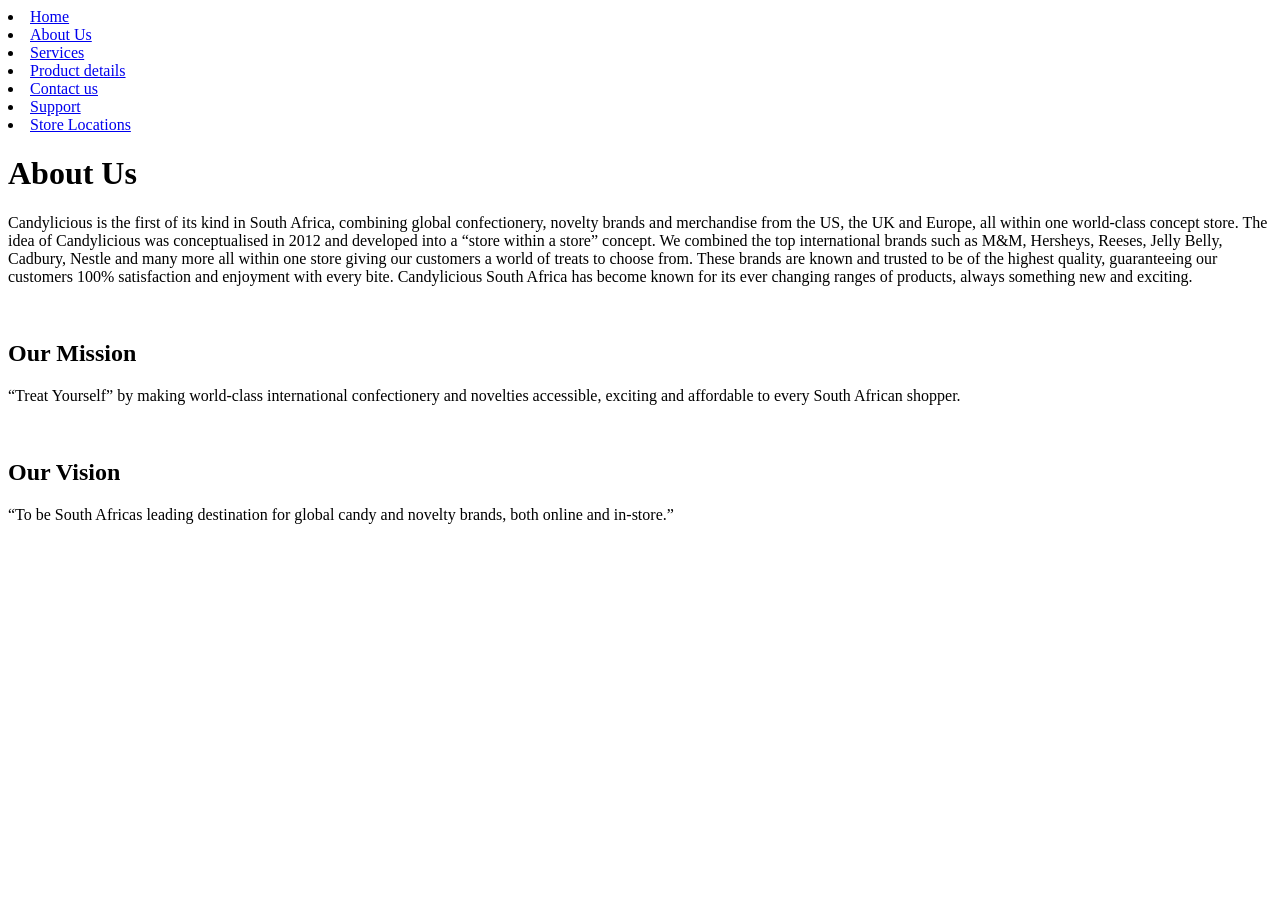
==== about.html @ aae962df "part 1 structure" ====
<!DOCTYPE html>
<html lang="en">
<head>
    <meta charset="UTF-8">
    <meta name="viewport" content="width=device-width, initial-scale=1.0">
    <title>Candylicious - About Us</title>
</head>
<body>
     <nav>
        <li><a href="index.html">Home</a></li>
        <li><a href="about.html">About Us</a></li>
        <li><a href="services.html">Services</a></li>
        <li><a href="products.html">Product details</a></li>
        <li><a href="contact.html">Contact us</a></li>
        <li><a href="support.html">Support</a></li>
        <li><a href="location.html">Store Locations</a></li>
    </nav>
     
    <h1>About Us</h1>
    <p>Candylicious is the first of its kind in South Africa, combining global confectionery, novelty brands and merchandise from the US, the UK and Europe, all within one world-class concept store. The idea of Candylicious was conceptualised in 2012 and developed into a “store within a store” concept. We combined the top international brands such as M&M, Hersheys, Reeses, Jelly Belly, Cadbury, Nestle and many more all within one store giving our customers a world of treats to choose from. These brands are known and trusted to be of the highest quality, guaranteeing our customers 100% satisfaction and enjoyment with every bite. Candylicious South Africa has become known for its ever changing ranges of products, always something new and exciting.</p>
    <br>
    <h2>Our Mission</h2>
    <p>“Treat Yourself” by making world-class international confectionery and novelties accessible, exciting and affordable to every South African shopper.</p>
    <br>
    <h2>Our Vision</h2>
    <p>“To be South Africas leading destination for global candy and novelty brands, both online and in-store.” </p>

</body>
</html>
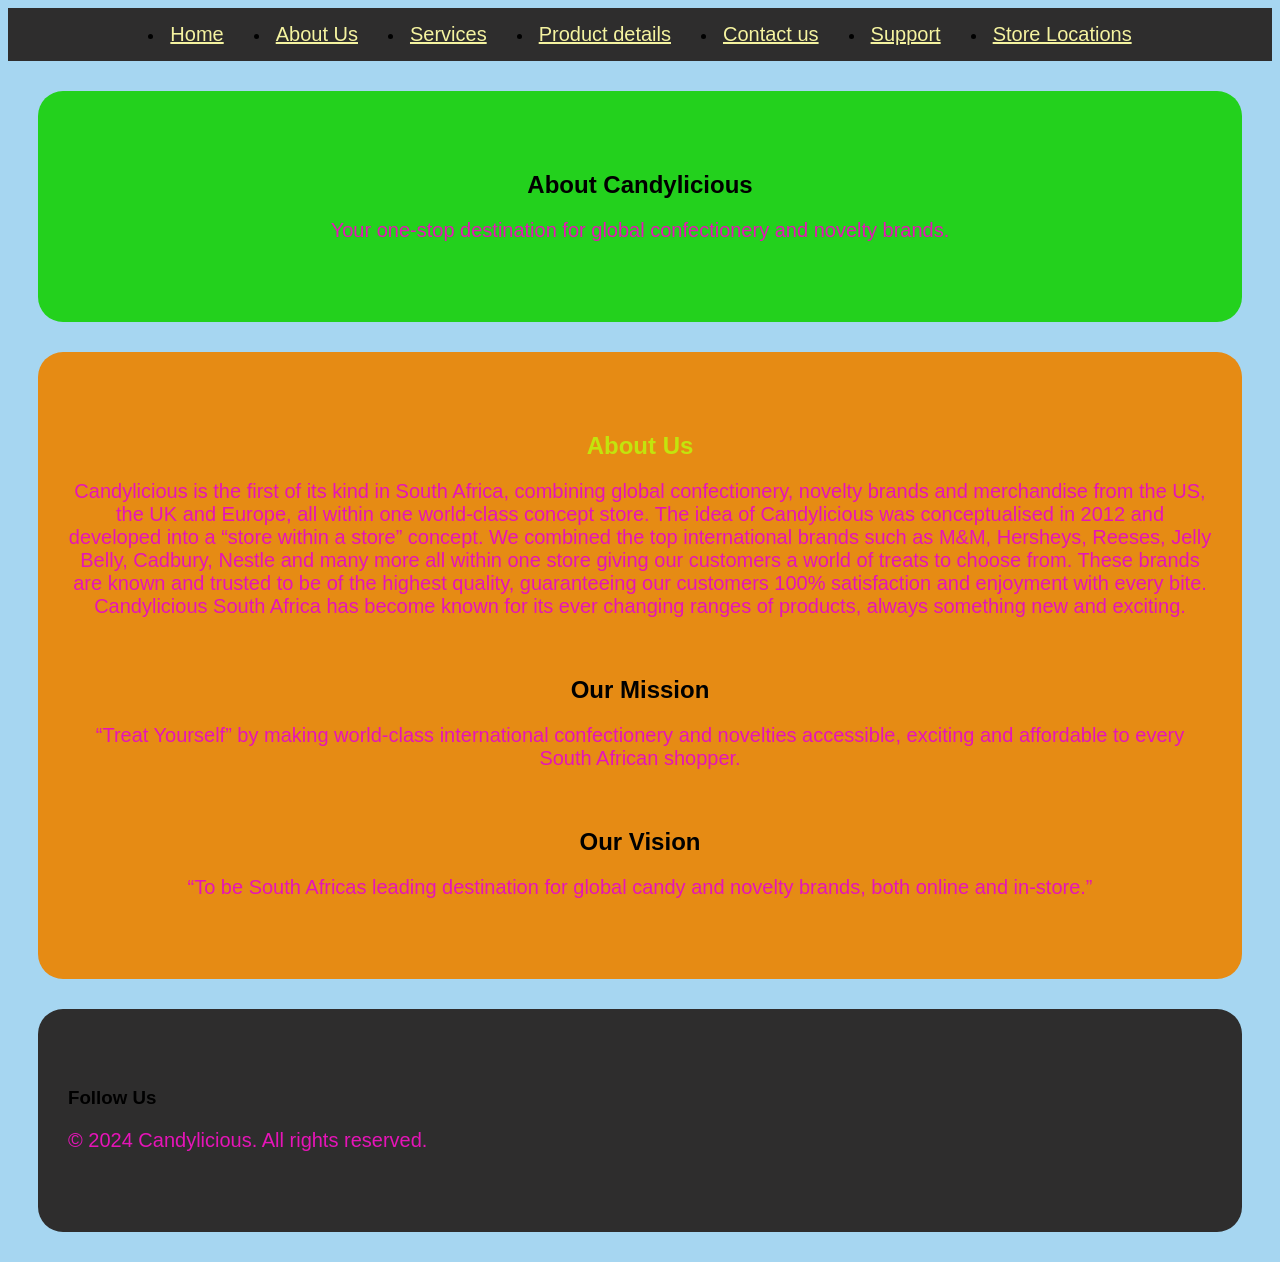
==== commit 1bc92700: "New feature: Added CSS styling to the website" ====
--- a/about.html
+++ b/about.html
@@ -4,9 +4,8 @@
     <meta charset="UTF-8">
     <meta name="viewport" content="width=device-width, initial-scale=1.0">
     <title>Candylicious - About Us</title>
-</head>
-<body>
-     <nav>
+    <link rel="stylesheet" href="style.css">
+    <nav>
         <li><a href="index.html">Home</a></li>
         <li><a href="about.html">About Us</a></li>
         <li><a href="services.html">Services</a></li>
@@ -15,7 +14,13 @@
         <li><a href="support.html">Support</a></li>
         <li><a href="location.html">Store Locations</a></li>
     </nav>
-     
+</head>
+<body>
+    <section class="hero">
+        <h2>About Candylicious</h2>
+        <p>Your one-stop destination for global confectionery and novelty brands.</p> 
+    </section>
+   <section class="content">
     <h1>About Us</h1>
     <p>Candylicious is the first of its kind in South Africa, combining global confectionery, novelty brands and merchandise from the US, the UK and Europe, all within one world-class concept store. The idea of Candylicious was conceptualised in 2012 and developed into a “store within a store” concept. We combined the top international brands such as M&M, Hersheys, Reeses, Jelly Belly, Cadbury, Nestle and many more all within one store giving our customers a world of treats to choose from. These brands are known and trusted to be of the highest quality, guaranteeing our customers 100% satisfaction and enjoyment with every bite. Candylicious South Africa has become known for its ever changing ranges of products, always something new and exciting.</p>
     <br>
@@ -24,6 +29,10 @@
     <br>
     <h2>Our Vision</h2>
     <p>“To be South Africas leading destination for global candy and novelty brands, both online and in-store.” </p>
-
+   </section>
+   <div class="footer">
+    <h3>Follow Us</h3>
+    <p>&copy; 2024 Candylicious. All rights reserved.</p>
+    </div>
 </body>
 </html>
--- a/style.css
+++ b/style.css
@@ -0,0 +1,67 @@
+body {
+    background-color: #a6d6f1;
+    font-family: Arial, sans-serif;
+    text-align: center;
+}
+
+h1 {
+    color: #c3e40d;
+}
+
+p {
+    color: #e614b8;
+    font-size: 20px;
+}
+
+button {
+    background-color: #4CAF50;
+    color: white;
+    padding: 10px 20px;
+    border: none;
+    border-radius: 5px;
+    cursor: pointer;
+}
+
+.hero {
+    background-color: #23d11d;
+    padding: 60px 30px;
+    text-align: center;
+    margin: 30px;
+    border-radius: 25px;
+}
+
+nav {
+    display: flex;
+    justify-content: center;
+    gap: 30px;
+    background-color: #2e2d2d;
+    padding: 15px;
+}
+nav a {
+    color: rgb(245, 243, 160);
+    font-size: 20px;
+}
+
+nav a:hover {
+    text-decoration: underline;
+}
+
+.content {
+    background-color: #e68b14;
+    text-align: center;
+    padding: 60px 30px;
+    margin: 30px;
+    border-radius: 25px;
+}
+
+.footer {
+    background-color: #2e2d2d;
+    text-align: left;
+    padding: 60px 30px;
+    margin: 30px;
+    border-radius: 25px;    
+}
+.Products {
+    display: flex;
+    flex-direction: row;
+}
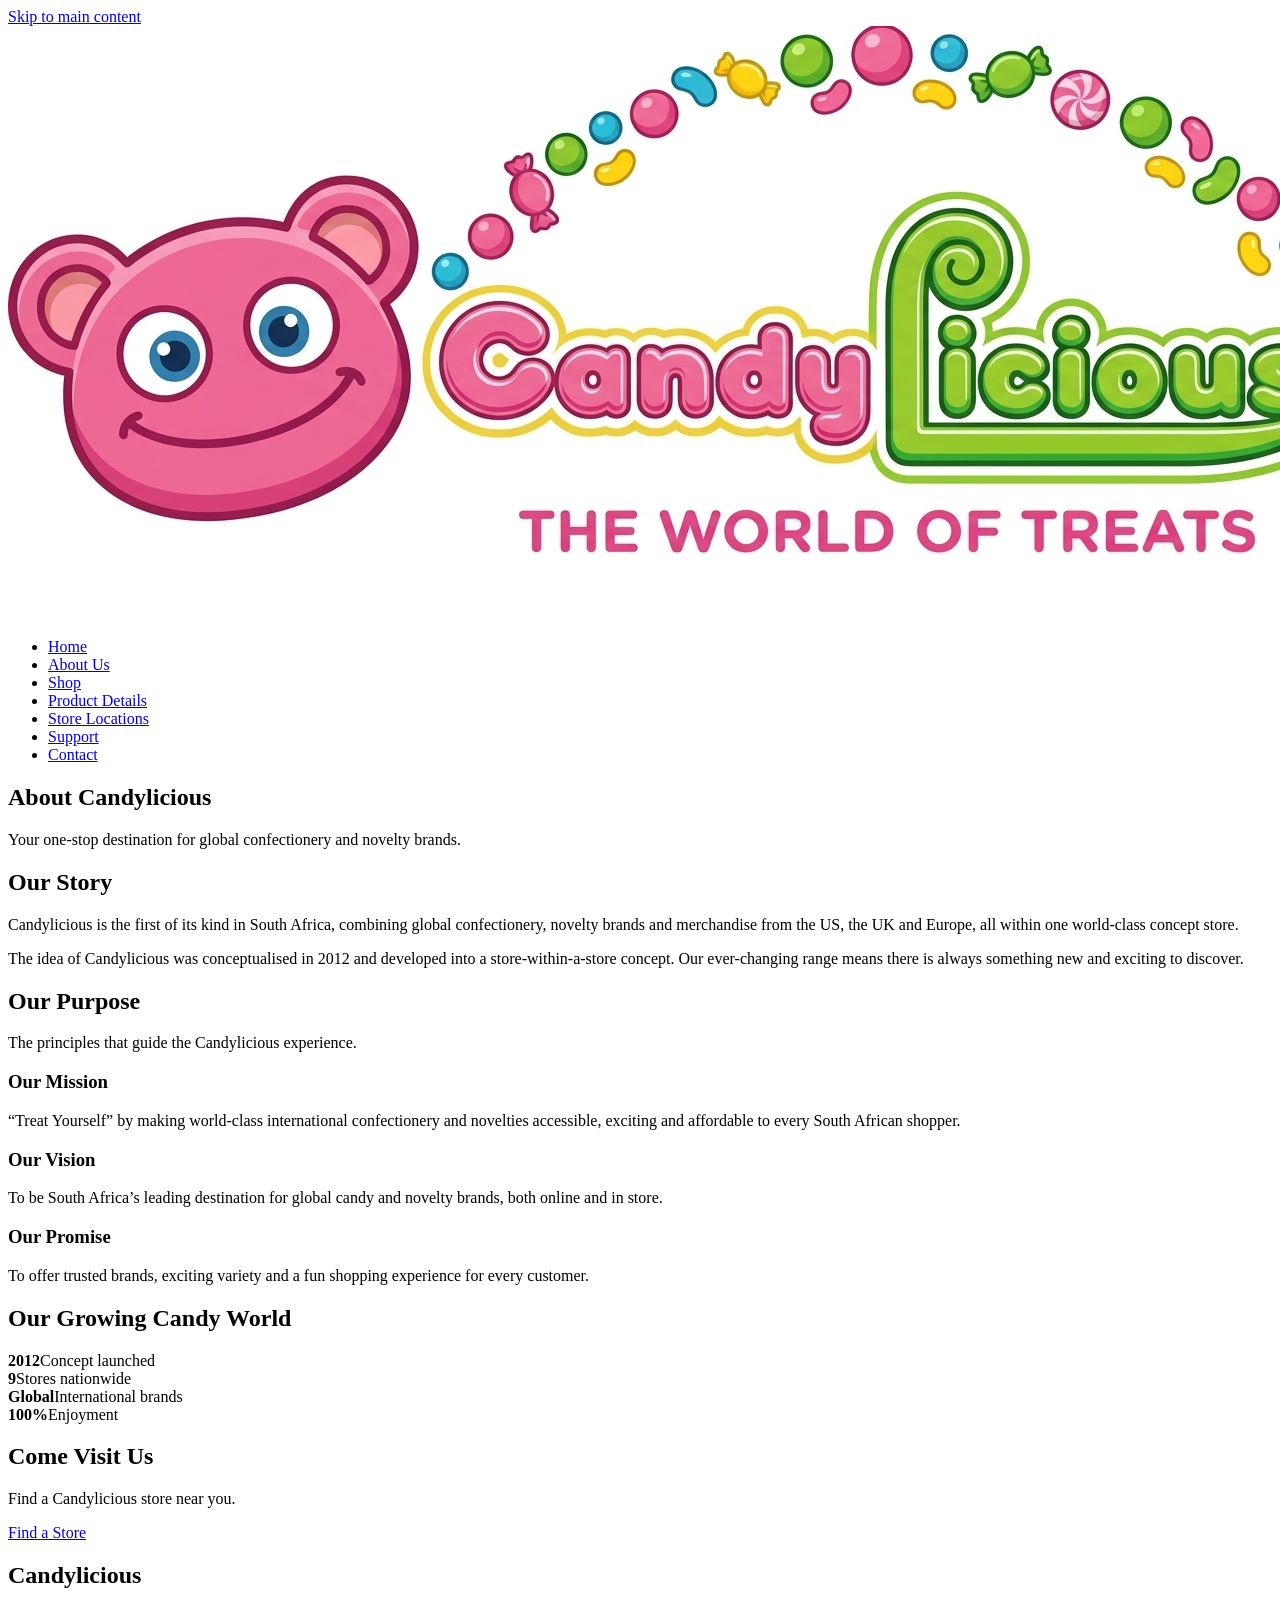
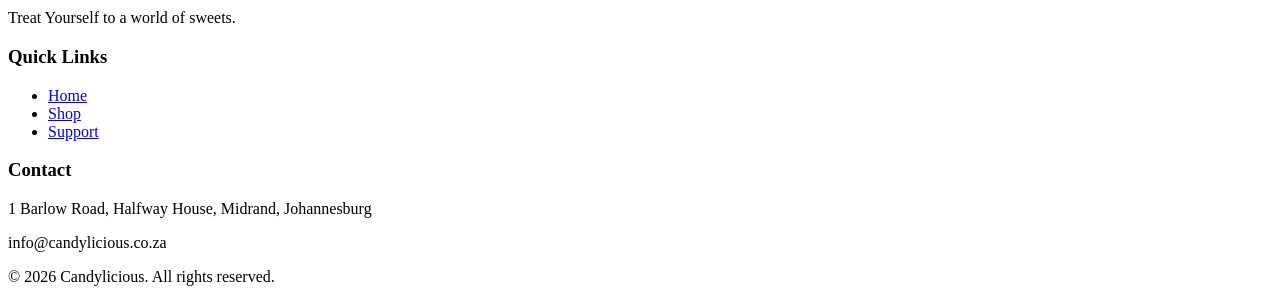
==== commit 654725c8: "updated  4 pages" ====
--- a/about.html
+++ b/about.html
@@ -1,38 +1,122 @@
 <!DOCTYPE html>
 <html lang="en">
+
 <head>
-    <meta charset="UTF-8">
-    <meta name="viewport" content="width=device-width, initial-scale=1.0">
-    <title>Candylicious - About Us</title>
-    <link rel="stylesheet" href="style.css">
-    <nav>
-        <li><a href="index.html">Home</a></li>
-        <li><a href="about.html">About Us</a></li>
-        <li><a href="services.html">Services</a></li>
-        <li><a href="products.html">Product details</a></li>
-        <li><a href="contact.html">Contact us</a></li>
-        <li><a href="support.html">Support</a></li>
-        <li><a href="location.html">Store Locations</a></li>
-    </nav>
+  <meta charset="UTF-8">
+  <meta name="viewport" content="width=device-width, initial-scale=1.0">
+  <meta name="description" content="Learn about Candylicious and our world of international confectionery.">
+  <title>Candylicious | About Us</title>
+  <link rel="stylesheet" href="css/style.css">
 </head>
+
 <body>
+  <a class="skip-link" href="#main-content">Skip to main content</a>
+  <header class="site-header">
+    <div class="container header-inner">
+      <a class="brand" href="index.html">
+        <span class="brand-mark" aria-hidden="true">
+          <img src="img/logo_with_name.jpg" alt="Candylicious logo">
+        </span>
+      </a>
+      <nav aria-label="Main navigation">
+        <ul class="nav-list">
+          <li><a href="index.html">Home</a></li>
+          <li><a class="active" href="about.html">About Us</a></li>
+          <li><a href="services.html">Shop</a></li>
+          <li><a href="products.html">Product Details</a></li>
+          <li><a href="location.html">Store Locations</a></li>
+          <li><a href="support.html">Support</a></li>
+          <li><a href="contact.html">Contact</a></li>
+        </ul>
+      </nav>
+    </div>
+  </header>
+
+  <main id="main-content">
     <section class="hero">
-        <h2>About Candylicious</h2>
-        <p>Your one-stop destination for global confectionery and novelty brands.</p> 
+      <div class="container">
+        <h1>About Candylicious</h1>
+        <p>Your one-stop destination for global confectionery and novelty brands.</p>
+      </div>
     </section>
-   <section class="content">
-    <h1>About Us</h1>
-    <p>Candylicious is the first of its kind in South Africa, combining global confectionery, novelty brands and merchandise from the US, the UK and Europe, all within one world-class concept store. The idea of Candylicious was conceptualised in 2012 and developed into a “store within a store” concept. We combined the top international brands such as M&M, Hersheys, Reeses, Jelly Belly, Cadbury, Nestle and many more all within one store giving our customers a world of treats to choose from. These brands are known and trusted to be of the highest quality, guaranteeing our customers 100% satisfaction and enjoyment with every bite. Candylicious South Africa has become known for its ever changing ranges of products, always something new and exciting.</p>
-    <br>
-    <h2>Our Mission</h2>
-    <p>“Treat Yourself” by making world-class international confectionery and novelties accessible, exciting and affordable to every South African shopper.</p>
-    <br>
-    <h2>Our Vision</h2>
-    <p>“To be South Africas leading destination for global candy and novelty brands, both online and in-store.” </p>
-   </section>
-   <div class="footer">
-    <h3>Follow Us</h3>
-    <p>&copy; 2024 Candylicious. All rights reserved.</p>
+    <section class="section">
+      <div class="container story-grid">
+        <div>
+          <h2>Our Story</h2>
+          <p>Candylicious is the first of its kind in South Africa, combining global confectionery, novelty brands and
+            merchandise from the US, the UK and Europe, all within one world-class concept store.</p>
+          <p>The idea of Candylicious was conceptualised in 2012 and developed into a store-within-a-store concept. Our
+            ever-changing range means there is always something new and exciting to discover.</p>
+        </div>
+        <div class="story-image" role="img" aria-label="Decorative candy-coloured image area"></div>
+      </div>
+    </section>
+    <section class="section">
+      <div class="container">
+        <div class="section-heading">
+          <h2>Our Purpose</h2>
+          <p>The principles that guide the Candylicious experience.</p>
+        </div>
+        <div class="value-grid">
+          <article class="info-card">
+            <h3>Our Mission</h3>
+            <p>“Treat Yourself” by making world-class international confectionery and novelties accessible, exciting and
+              affordable to every South African shopper.</p>
+          </article>
+          <article class="info-card">
+            <h3>Our Vision</h3>
+            <p>To be South Africa’s leading destination for global candy and novelty brands, both online and in store.
+            </p>
+          </article>
+          <article class="info-card">
+            <h3>Our Promise</h3>
+            <p>To offer trusted brands, exciting variety and a fun shopping experience for every customer.</p>
+          </article>
+        </div>
+      </div>
+    </section>
+    <section class="section">
+      <div class="container">
+        <h2>Our Growing Candy World</h2>
+        <div class="stats-grid">
+          <div class="stat"><strong>2012</strong><span>Concept launched</span></div>
+          <div class="stat"><strong>9</strong><span>Stores nationwide</span></div>
+          <div class="stat"><strong>Global</strong><span>International brands</span></div>
+          <div class="stat"><strong>100%</strong><span>Enjoyment</span></div>
+        </div>
+      </div>
+    </section>
+    <section class="container promo-strip">
+      <h2>Come Visit Us</h2>
+      <p>Find a Candylicious store near you.</p><a class="btn btn-secondary" href="location.html">Find a Store</a>
+    </section>
+  </main>
+
+  <footer class="site-footer">
+    <div class="container footer-grid">
+      <div>
+        <h2>Candylicious</h2>
+        <p>Treat Yourself to a world of sweets.</p>
+      </div>
+      <div>
+        <h3>Quick Links</h3>
+        <ul>
+          <li><a href="index.html">Home</a></li>
+          <li><a href="services.html">Shop</a></li>
+          <li><a href="support.html">Support</a></li>
+        </ul>
+      </div>
+      <div>
+        <h3>Contact</h3>
+        <p>1 Barlow Road, Halfway House, Midrand, Johannesburg</p>
+        <p>info@candylicious.co.za</p>
+      </div>
     </div>
+    <div class="container copyright">
+      <p>&copy; 2026 Candylicious. All rights reserved.</p>
+    </div>
+  </footer>
+  <script src="js/main.js"></script>
 </body>
+
 </html>
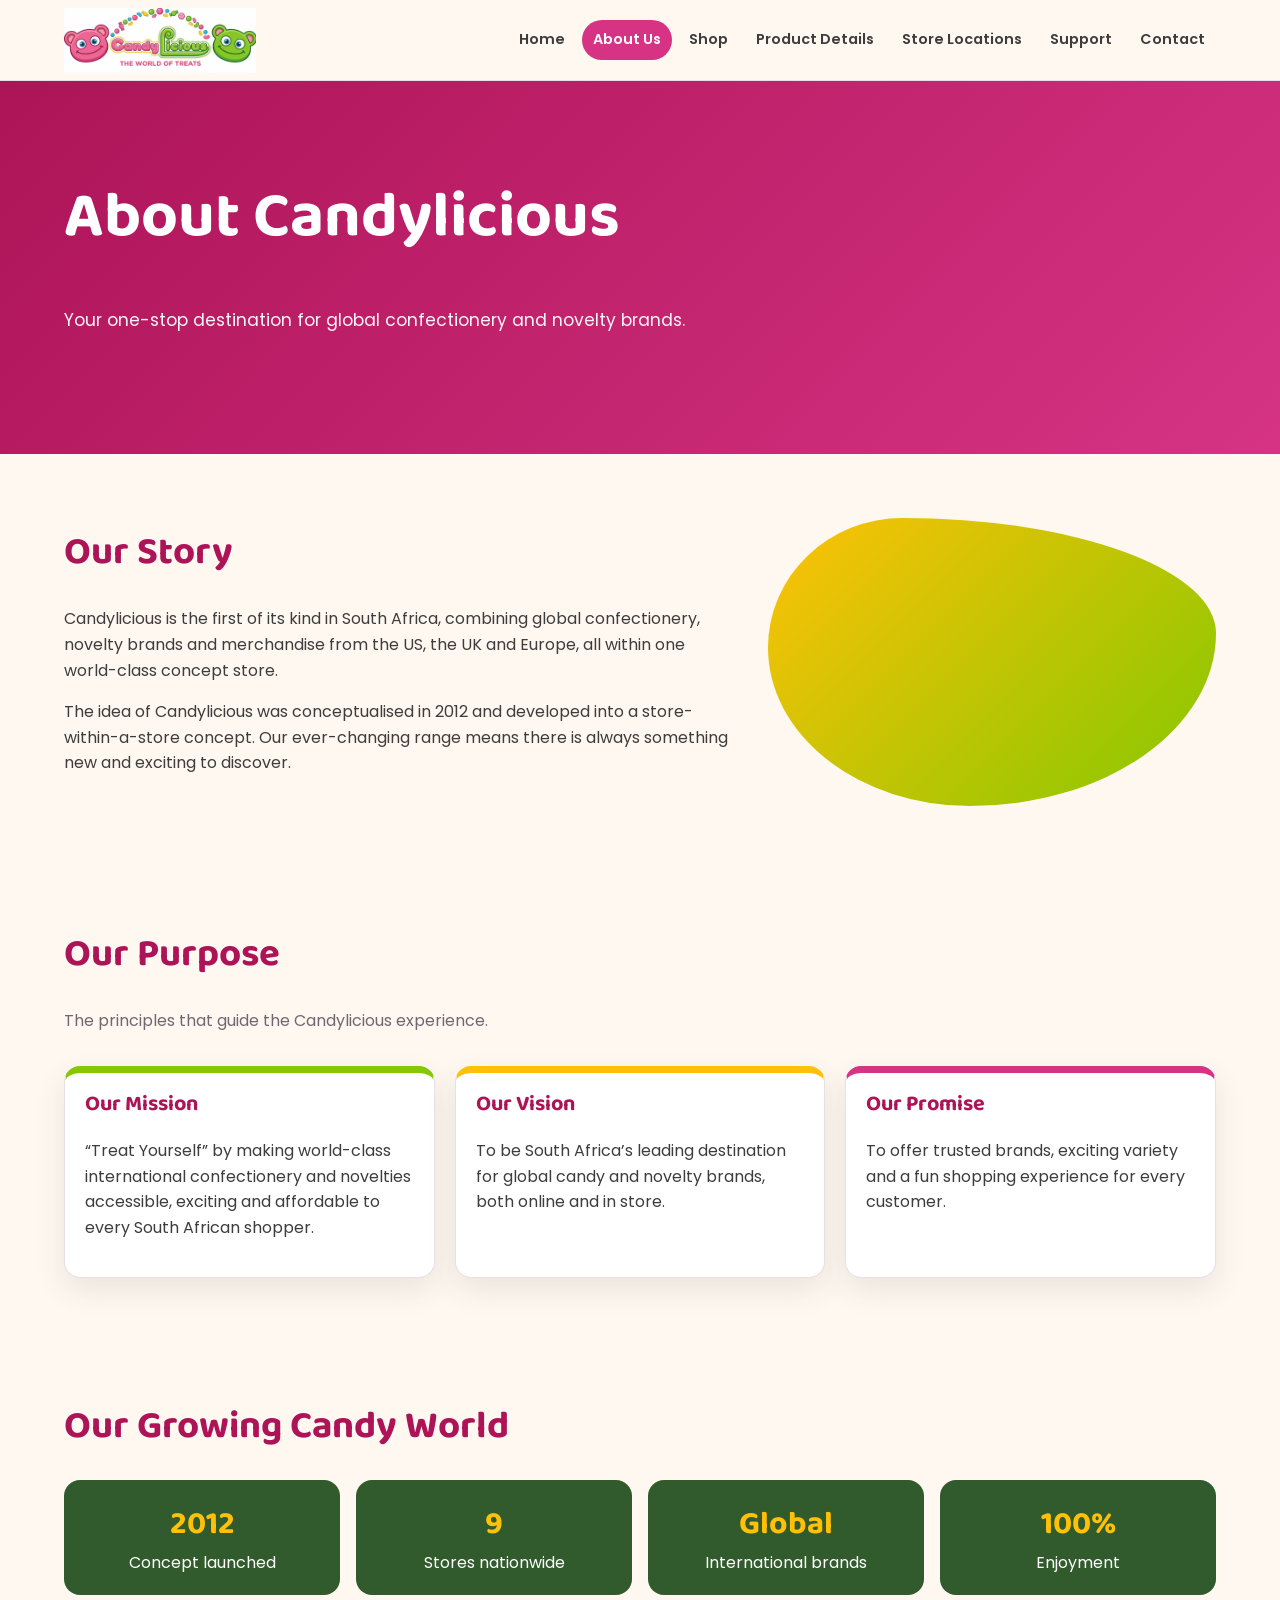
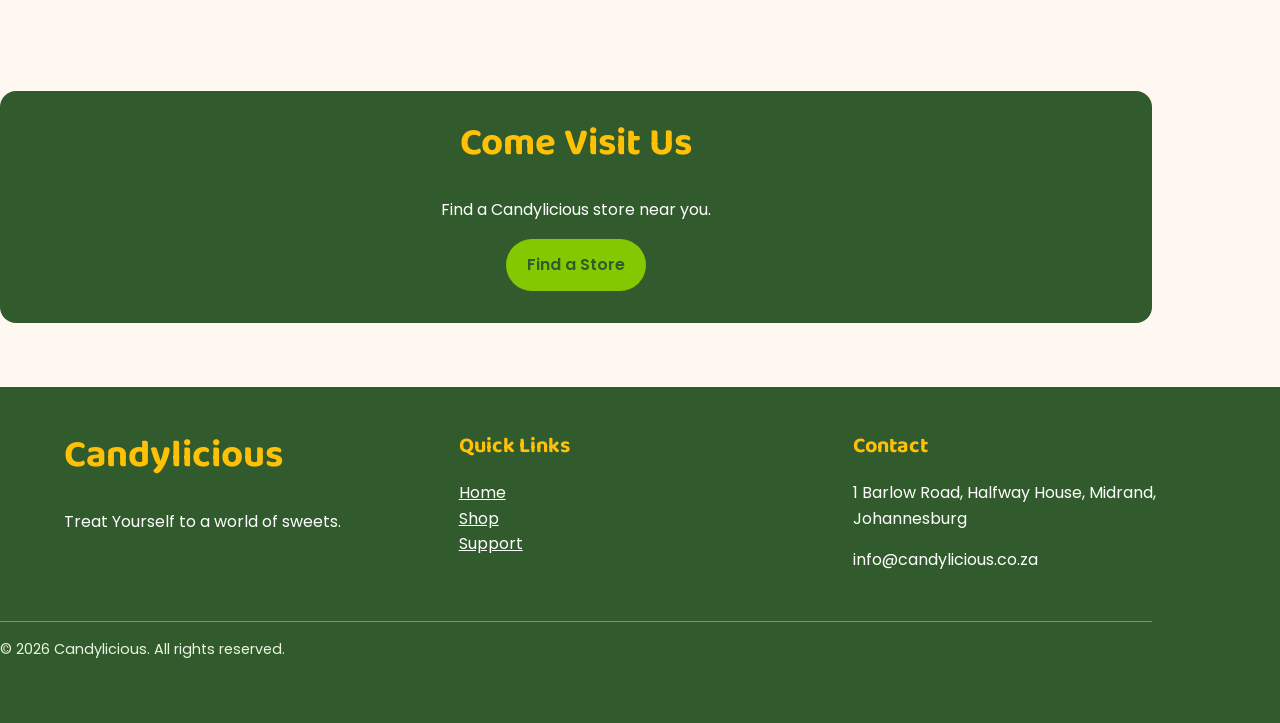
==== commit 3bf95225: "Part 2 Done" ====
--- a/about.html
+++ b/about.html
@@ -2,121 +2,126 @@
 <html lang="en">
 
 <head>
-  <meta charset="UTF-8">
-  <meta name="viewport" content="width=device-width, initial-scale=1.0">
-  <meta name="description" content="Learn about Candylicious and our world of international confectionery.">
-  <title>Candylicious | About Us</title>
-  <link rel="stylesheet" href="css/style.css">
+    <meta charset="UTF-8">
+    <meta name="viewport" content="width=device-width, initial-scale=1.0">
+    <meta name="description" content="Learn about Candylicious and our world of international confectionery.">
+    <title>Candylicious | About Us</title>
+    <link rel="stylesheet" href="style.css">
 </head>
 
 <body>
-  <a class="skip-link" href="#main-content">Skip to main content</a>
-  <header class="site-header">
-    <div class="container header-inner">
-      <a class="brand" href="index.html">
-        <span class="brand-mark" aria-hidden="true">
-          <img src="img/logo_with_name.jpg" alt="Candylicious logo">
-        </span>
-      </a>
-      <nav aria-label="Main navigation">
-        <ul class="nav-list">
-          <li><a href="index.html">Home</a></li>
-          <li><a class="active" href="about.html">About Us</a></li>
-          <li><a href="services.html">Shop</a></li>
-          <li><a href="products.html">Product Details</a></li>
-          <li><a href="location.html">Store Locations</a></li>
-          <li><a href="support.html">Support</a></li>
-          <li><a href="contact.html">Contact</a></li>
-        </ul>
-      </nav>
-    </div>
-  </header>
+    <a class="skip-link" href="#main-content">Skip to main content</a>
+    <header class="site-header">
+        <div class="container header-inner">
+            <a class="brand" href="index.html">
+                <span class="brand-mark" aria-hidden="true">
+                    <img src="img/logo_with_name.jpg" alt="Candylicious logo">
+                </span>
+            </a>
+            <nav aria-label="Main navigation">
+                <ul class="nav-list">
+                    <li><a href="index.html">Home</a></li>
+                    <li><a class="active" href="about.html">About Us</a></li>
+                    <li><a href="services.html">Shop</a></li>
+                    <li><a href="products.html">Product Details</a></li>
+                    <li><a href="location.html">Store Locations</a></li>
+                    <li><a href="support.html">Support</a></li>
+                    <li><a href="contact.html">Contact</a></li>
+                </ul>
+            </nav>
+        </div>
+    </header>
 
-  <main id="main-content">
-    <section class="hero">
-      <div class="container">
-        <h1>About Candylicious</h1>
-        <p>Your one-stop destination for global confectionery and novelty brands.</p>
-      </div>
-    </section>
-    <section class="section">
-      <div class="container story-grid">
-        <div>
-          <h2>Our Story</h2>
-          <p>Candylicious is the first of its kind in South Africa, combining global confectionery, novelty brands and
-            merchandise from the US, the UK and Europe, all within one world-class concept store.</p>
-          <p>The idea of Candylicious was conceptualised in 2012 and developed into a store-within-a-store concept. Our
-            ever-changing range means there is always something new and exciting to discover.</p>
+    <main id="main-content">
+        <section class="hero">
+            <div class="container">
+                <h1>About Candylicious</h1>
+                <p>Your one-stop destination for global confectionery and novelty brands.</p>
+            </div>
+        </section>
+        <section class="section">
+            <div class="container story-grid">
+                <div>
+                    <h2>Our Story</h2>
+                    <p>Candylicious is the first of its kind in South Africa, combining global confectionery, novelty
+                        brands and
+                        merchandise from the US, the UK and Europe, all within one world-class concept store.</p>
+                    <p>The idea of Candylicious was conceptualised in 2012 and developed into a store-within-a-store
+                        concept. Our
+                        ever-changing range means there is always something new and exciting to discover.</p>
+                </div>
+                <div class="story-image" role="img" aria-label="Decorative candy-coloured image area"></div>
+            </div>
+        </section>
+        <section class="section">
+            <div class="container">
+                <div class="section-heading">
+                    <h2>Our Purpose</h2>
+                    <p>The principles that guide the Candylicious experience.</p>
+                </div>
+                <div class="value-grid">
+                    <article class="info-card">
+                        <h3>Our Mission</h3>
+                        <p>“Treat Yourself” by making world-class international confectionery and novelties accessible,
+                            exciting and
+                            affordable to every South African shopper.</p>
+                    </article>
+                    <article class="info-card">
+                        <h3>Our Vision</h3>
+                        <p>To be South Africa’s leading destination for global candy and novelty brands, both online and
+                            in store.
+                        </p>
+                    </article>
+                    <article class="info-card">
+                        <h3>Our Promise</h3>
+                        <p>To offer trusted brands, exciting variety and a fun shopping experience for every customer.
+                        </p>
+                    </article>
+                </div>
+            </div>
+        </section>
+        <section class="section">
+            <div class="container">
+                <h2>Our Growing Candy World</h2>
+                <div class="stats-grid">
+                    <div class="stat"><strong>2012</strong><span>Concept launched</span></div>
+                    <div class="stat"><strong>9</strong><span>Stores nationwide</span></div>
+                    <div class="stat"><strong>Global</strong><span>International brands</span></div>
+                    <div class="stat"><strong>100%</strong><span>Enjoyment</span></div>
+                </div>
+            </div>
+        </section>
+        <section class="container promo-strip">
+            <h2>Come Visit Us</h2>
+            <p>Find a Candylicious store near you.</p><a class="btn btn-secondary" href="location.html">Find a Store</a>
+        </section>
+    </main>
+
+    <footer class="site-footer">
+        <div class="container footer-grid">
+            <div>
+                <h2>Candylicious</h2>
+                <p>Treat Yourself to a world of sweets.</p>
+            </div>
+            <div>
+                <h3>Quick Links</h3>
+                <ul>
+                    <li><a href="index.html">Home</a></li>
+                    <li><a href="services.html">Shop</a></li>
+                    <li><a href="support.html">Support</a></li>
+                </ul>
+            </div>
+            <div>
+                <h3>Contact</h3>
+                <p>1 Barlow Road, Halfway House, Midrand, Johannesburg</p>
+                <p>info@candylicious.co.za</p>
+            </div>
         </div>
-        <div class="story-image" role="img" aria-label="Decorative candy-coloured image area"></div>
-      </div>
-    </section>
-    <section class="section">
-      <div class="container">
-        <div class="section-heading">
-          <h2>Our Purpose</h2>
-          <p>The principles that guide the Candylicious experience.</p>
+        <div class="container copyright">
+            <p>&copy; 2026 Candylicious. All rights reserved.</p>
         </div>
-        <div class="value-grid">
-          <article class="info-card">
-            <h3>Our Mission</h3>
-            <p>“Treat Yourself” by making world-class international confectionery and novelties accessible, exciting and
-              affordable to every South African shopper.</p>
-          </article>
-          <article class="info-card">
-            <h3>Our Vision</h3>
-            <p>To be South Africa’s leading destination for global candy and novelty brands, both online and in store.
-            </p>
-          </article>
-          <article class="info-card">
-            <h3>Our Promise</h3>
-            <p>To offer trusted brands, exciting variety and a fun shopping experience for every customer.</p>
-          </article>
-        </div>
-      </div>
-    </section>
-    <section class="section">
-      <div class="container">
-        <h2>Our Growing Candy World</h2>
-        <div class="stats-grid">
-          <div class="stat"><strong>2012</strong><span>Concept launched</span></div>
-          <div class="stat"><strong>9</strong><span>Stores nationwide</span></div>
-          <div class="stat"><strong>Global</strong><span>International brands</span></div>
-          <div class="stat"><strong>100%</strong><span>Enjoyment</span></div>
-        </div>
-      </div>
-    </section>
-    <section class="container promo-strip">
-      <h2>Come Visit Us</h2>
-      <p>Find a Candylicious store near you.</p><a class="btn btn-secondary" href="location.html">Find a Store</a>
-    </section>
-  </main>
-
-  <footer class="site-footer">
-    <div class="container footer-grid">
-      <div>
-        <h2>Candylicious</h2>
-        <p>Treat Yourself to a world of sweets.</p>
-      </div>
-      <div>
-        <h3>Quick Links</h3>
-        <ul>
-          <li><a href="index.html">Home</a></li>
-          <li><a href="services.html">Shop</a></li>
-          <li><a href="support.html">Support</a></li>
-        </ul>
-      </div>
-      <div>
-        <h3>Contact</h3>
-        <p>1 Barlow Road, Halfway House, Midrand, Johannesburg</p>
-        <p>info@candylicious.co.za</p>
-      </div>
-    </div>
-    <div class="container copyright">
-      <p>&copy; 2026 Candylicious. All rights reserved.</p>
-    </div>
-  </footer>
-  <script src="js/main.js"></script>
+    </footer>
+    <script src="js/main.js"></script>
 </body>
 
 </html>
--- a/style.css
+++ b/style.css
@@ -0,0 +1,773 @@
+@import url('https://fonts.googleapis.com/css2?family=Baloo+2:wght@600;700&family=Poppins:wght@400;500;600&display=swap');
+
+:root {
+  --cream: #fff8f0;
+  --white: #ffffff;
+  --raspberry: #d63384;
+  --raspberry-dark: #ad1457;
+  --yellow: #ffc107;
+  --lime: #84c801;
+  --green-dark: #315b2c;
+  --ink: #3d3d3d;
+  --muted: #6f6870;
+  --border: #eadfe5;
+  --shadow: 0 12px 30px rgba(61, 61, 61, 0.1);
+  --radius: 1rem;
+  --max-width: 72rem;
+}
+
+*,
+*::before,
+*::after {
+  box-sizing: border-box;
+}
+
+html {
+  scroll-behavior: smooth;
+}
+
+body {
+  margin: 0;
+  background: var(--cream);
+  color: var(--ink);
+  font-family: 'Poppins', Arial, sans-serif;
+  font-size: 1rem;
+  line-height: 1.6;
+}
+
+img {
+  display: block;
+  max-width: 100%;
+  height: auto;
+}
+
+a {
+  color: var(--raspberry-dark);
+}
+
+a:hover {
+  color: var(--raspberry);
+}
+
+button,
+input,
+textarea,
+select {
+  font: inherit;
+}
+
+button,
+.btn {
+  cursor: pointer;
+}
+
+h1,
+h2,
+h3 {
+  margin-top: 0;
+  color: var(--raspberry-dark);
+  font-family: 'Baloo 2', Arial, sans-serif;
+  line-height: 1.1;
+}
+
+h1 {
+  font-size: clamp(2.2rem, 5vw, 4rem);
+}
+
+h2 {
+  font-size: clamp(1.7rem, 3vw, 2.5rem);
+}
+
+h3 {
+  font-size: 1.35rem;
+}
+
+p {
+  margin-top: 0;
+}
+
+.container {
+  width: min(100% - 2rem, var(--max-width));
+  margin-inline: auto;
+}
+
+.skip-link {
+  position: absolute;
+  left: -9999px;
+  top: 0.5rem;
+  z-index: 100;
+  padding: 0.6rem 1rem;
+  background: var(--green-dark);
+  color: var(--white);
+}
+
+.skip-link:focus {
+  left: 0.5rem;
+}
+
+/* Header */
+.site-header {
+  position: sticky;
+  top: 0;
+  z-index: 10;
+  background: rgba(255, 248, 240, 0.96);
+  border-bottom: 1px solid var(--border);
+  backdrop-filter: blur(8px);
+}
+
+.header-inner {
+  display: flex;
+  align-items: center;
+  justify-content: space-between;
+  gap: 1rem;
+  min-height: 5rem;
+}
+
+.brand {
+  display: inline-flex;
+  align-items: center;
+  gap: 0.6rem;
+  color: var(--raspberry-dark);
+  font-family: 'Baloo 2', Arial, sans-serif;
+  font-size: 1.7rem;
+  font-weight: 700;
+  text-decoration: none;
+}
+
+.brand-mark {
+  display: grid;
+  width: 12rem;
+  height: 4rem;
+  place-items: center;
+  border-radius: 0;
+  background: transparent;
+  color: var(--raspberry-dark);
+  box-shadow: none;
+  overflow: visible;
+}
+
+.brand-mark img,
+.brand-mark svg {
+  display: block;
+  width: 100%;
+  height: 100%;
+  object-fit: contain;
+}
+
+.brand-text {
+  white-space: nowrap;
+}
+
+.nav-list {
+  display: flex;
+  flex-wrap: wrap;
+  justify-content: flex-end;
+  gap: 0.35rem;
+  padding: 0;
+  margin: 0;
+  list-style: none;
+}
+
+.nav-list a {
+  display: block;
+  padding: 0.55rem 0.7rem;
+  border-radius: 999px;
+  color: var(--ink);
+  font-size: 0.9rem;
+  font-weight: 600;
+  text-decoration: none;
+}
+
+.nav-list a:hover,
+.nav-list a:focus-visible,
+.nav-list a.active {
+  background: var(--raspberry);
+  color: var(--white);
+}
+
+main {
+  min-height: 60vh;
+}
+
+.section {
+  padding: 4rem 0;
+}
+
+.section-heading {
+  max-width: 42rem;
+  margin-bottom: 2rem;
+}
+
+.section-heading p {
+  color: var(--muted);
+}
+
+/* Buttons */
+.btn {
+  display: inline-block;
+  border: 2px solid transparent;
+  border-radius: 999px;
+  padding: 0.7rem 1.2rem;
+  background: var(--raspberry);
+  color: var(--white);
+  font-weight: 600;
+  text-decoration: none;
+  transition: transform 0.2s ease, background-color 0.2s ease;
+}
+
+.btn:hover,
+.btn:focus-visible {
+  transform: translateY(-2px);
+  background: var(--raspberry-dark);
+  color: var(--white);
+}
+
+.btn-secondary {
+  background: var(--lime);
+  color: var(--green-dark);
+}
+
+.btn-secondary:hover,
+.btn-secondary:focus-visible {
+  background: var(--green-dark);
+  color: var(--white);
+}
+
+.btn-outline {
+  border-color: var(--raspberry);
+  background: transparent;
+  color: var(--raspberry-dark);
+}
+
+/* Homepage and shared hero */
+.hero {
+  padding: clamp(3.5rem, 8vw, 7rem) 0;
+  background: linear-gradient(135deg, var(--raspberry-dark), var(--raspberry));
+  color: var(--white);
+}
+
+.hero-grid {
+  display: grid;
+  grid-template-columns: 1.2fr 0.8fr;
+  align-items: center;
+  gap: 3rem;
+}
+
+.hero h1,
+.hero h2 {
+  color: var(--white);
+}
+
+.hero p {
+  max-width: 42rem;
+  color: #fff3f8;
+  font-size: 1.08rem;
+}
+
+.hero-card {
+  min-height: 17rem;
+  padding: 2rem;
+  border: 3px solid var(--yellow);
+  border-radius: 35% 65% 55% 45% / 45% 40% 60% 55%;
+  background: var(--lime);
+  color: var(--green-dark);
+  box-shadow: var(--shadow);
+}
+
+.hero-card h2 {
+  color: var(--green-dark);
+}
+
+.hero-actions {
+  display: flex;
+  flex-wrap: wrap;
+  gap: 0.75rem;
+  margin-top: 1.5rem;
+}
+
+.category-grid,
+.product-grid,
+.value-grid,
+.location-grid,
+.news-grid {
+  display: grid;
+  gap: 1.25rem;
+}
+
+.category-grid {
+  grid-template-columns: repeat(4, 1fr);
+}
+
+.category-card {
+  min-height: 9rem;
+  display: grid;
+  place-items: center;
+  padding: 1rem;
+  border: 2px solid var(--border);
+  border-radius: var(--radius);
+  background: var(--white);
+  box-shadow: var(--shadow);
+  color: var(--raspberry-dark);
+  font-family: 'Baloo 2', Arial, sans-serif;
+  font-size: 1.5rem;
+  text-align: center;
+  text-decoration: none;
+  transition: transform 0.2s ease, border-color 0.2s ease;
+}
+
+.category-card:nth-child(even) {
+  background: #f0f8dc;
+}
+
+.category-card:hover,
+.category-card:focus-visible {
+  transform: translateY(-4px);
+  border-color: var(--lime);
+}
+
+.product-grid {
+  grid-template-columns: repeat(4, 1fr);
+}
+
+.product-card,
+.info-card,
+.location-card,
+.news-card,
+.form-card {
+  padding: 1.25rem;
+  border: 1px solid var(--border);
+  border-radius: var(--radius);
+  background: var(--white);
+  box-shadow: var(--shadow);
+}
+
+.product-card img,
+.news-card img {
+  width: 100%;
+  aspect-ratio: 1 / 1;
+  object-fit: contain;
+  margin-bottom: 1rem;
+  border-radius: 0.75rem;
+  background: #fffdf9;
+}
+
+.product-card .price {
+  color: var(--green-dark);
+  font-weight: 700;
+}
+
+.product-card .btn {
+  font-size: 0.88rem;
+}
+
+.promo-strip {
+  margin: 2rem 0 0;
+  padding: 2rem;
+  border-radius: var(--radius);
+  background: var(--green-dark);
+  color: var(--white);
+  text-align: center;
+}
+
+.promo-strip h2 {
+  color: var(--yellow);
+}
+
+.story-grid,
+.contact-grid,
+.product-detail-grid,
+.shop-layout,
+.map-layout {
+  display: grid;
+  gap: 2rem;
+}
+
+.story-grid {
+  grid-template-columns: 1.2fr 0.8fr;
+  align-items: center;
+}
+
+.story-image {
+  min-height: 18rem;
+  border-radius: 30% 70% 55% 45% / 45% 40% 60% 55%;
+  background: linear-gradient(135deg, var(--yellow), var(--lime));
+}
+
+.value-grid {
+  grid-template-columns: repeat(3, 1fr);
+}
+
+.info-card {
+  border-top: 0.45rem solid var(--lime);
+}
+
+.info-card:nth-child(2) {
+  border-top-color: var(--yellow);
+}
+
+.info-card:nth-child(3) {
+  border-top-color: var(--raspberry);
+}
+
+.stats-grid {
+  display: grid;
+  grid-template-columns: repeat(4, 1fr);
+  gap: 1rem;
+  margin-top: 2rem;
+}
+
+.stat {
+  padding: 1.2rem;
+  border-radius: var(--radius);
+  background: var(--green-dark);
+  color: var(--white);
+  text-align: center;
+}
+
+.stat strong,
+.stat span {
+  display: block;
+}
+
+.stat strong {
+  color: var(--yellow);
+  font-family: 'Baloo 2', Arial, sans-serif;
+  font-size: 2rem;
+}
+
+.shop-layout {
+  grid-template-columns: 15rem 1fr;
+}
+
+.filters {
+  align-self: start;
+  padding: 1.25rem;
+  border-radius: var(--radius);
+  background: var(--green-dark);
+  color: var(--white);
+}
+
+.filters h2,
+.filters legend {
+  color: var(--yellow);
+}
+
+.filters fieldset {
+  padding: 0;
+  margin: 0 0 1.25rem;
+  border: 0;
+}
+
+.filters label {
+  display: block;
+  margin: 0.45rem 0;
+}
+
+.results-bar {
+  display: flex;
+  align-items: center;
+  justify-content: space-between;
+  gap: 1rem;
+  margin-bottom: 1.25rem;
+}
+
+.results-bar select,
+.search-form input {
+  min-height: 2.75rem;
+  padding: 0.5rem 0.7rem;
+  border: 1px solid var(--border);
+  border-radius: 0.5rem;
+  background: var(--white);
+}
+
+.product-detail-grid {
+  grid-template-columns: 1fr 1fr;
+  align-items: start;
+}
+
+.product-gallery,
+.product-information {
+  padding: 1.5rem;
+  border-radius: var(--radius);
+  background: var(--white);
+  box-shadow: var(--shadow);
+}
+
+.product-gallery img:first-child {
+  width: 100%;
+  max-height: 25rem;
+  object-fit: contain;
+}
+
+.thumbnail-row {
+  display: flex;
+  gap: 0.75rem;
+  margin-top: 1rem;
+}
+
+.thumbnail-row img {
+  width: 5rem;
+  height: 5rem;
+  object-fit: contain;
+  border: 2px solid var(--border);
+  border-radius: 0.5rem;
+}
+
+.quantity-row {
+  display: flex;
+  align-items: center;
+  gap: 0.75rem;
+  margin: 1.5rem 0;
+}
+
+.quantity-row input {
+  width: 5rem;
+  padding: 0.6rem;
+  border: 1px solid var(--border);
+  border-radius: 0.5rem;
+}
+
+/* Locations */
+.region-section {
+  margin-bottom: 3rem;
+}
+
+.location-grid {
+  grid-template-columns: repeat(3, 1fr);
+}
+
+.location-card h3 {
+  margin-bottom: 0.5rem;
+}
+
+.map-placeholder {
+  min-height: 20rem;
+  display: grid;
+  place-items: center;
+  border: 3px dashed var(--lime);
+  border-radius: var(--radius);
+  background: #f0f8dc;
+  color: var(--green-dark);
+  font-family: 'Baloo 2', Arial, sans-serif;
+  font-size: 1.5rem;
+  text-align: center;
+}
+
+.contact-grid {
+  grid-template-columns: 0.8fr 1.2fr;
+}
+
+.contact-list {
+  padding: 0;
+  list-style: none;
+}
+
+.contact-list li {
+  padding: 0.75rem 0;
+  border-bottom: 1px solid var(--border);
+}
+
+.form-card label {
+  display: block;
+  margin-top: 1rem;
+  margin-bottom: 0.35rem;
+  font-weight: 600;
+}
+
+.form-card input,
+.form-card textarea,
+.form-card select {
+  width: 100%;
+  padding: 0.7rem;
+  border: 1px solid var(--border);
+  border-radius: 0.5rem;
+  background: var(--cream);
+}
+
+.form-card textarea {
+  min-height: 8rem;
+  resize: vertical;
+}
+
+.social-links {
+  display: flex;
+  flex-wrap: wrap;
+  gap: 0.75rem;
+  padding: 0;
+  list-style: none;
+}
+
+.faq-list details {
+  margin-bottom: 0.75rem;
+  padding: 1rem 1.2rem;
+  border-radius: 0.75rem;
+  background: var(--white);
+  box-shadow: var(--shadow);
+}
+
+.faq-list summary {
+  cursor: pointer;
+  color: var(--raspberry-dark);
+  font-weight: 600;
+}
+
+.newsletter {
+  margin-top: 2rem;
+  padding: 2rem;
+  border-radius: var(--radius);
+  background: var(--yellow);
+}
+
+.newsletter-form,
+.search-form {
+  display: flex;
+  flex-wrap: wrap;
+  gap: 0.75rem;
+}
+
+.newsletter-form label,
+.search-form label {
+  position: absolute;
+  width: 1px;
+  height: 1px;
+  overflow: hidden;
+  clip: rect(0, 0, 0, 0);
+}
+
+.newsletter-form input {
+  flex: 1 1 15rem;
+  min-height: 2.8rem;
+  padding: 0.7rem;
+  border: 0;
+  border-radius: 0.5rem;
+}
+
+.site-footer {
+  margin-top: 4rem;
+  padding: 3rem 0;
+  background: var(--green-dark);
+  color: var(--white);
+}
+
+.footer-grid {
+  display: grid;
+  grid-template-columns: 1fr 1fr 1fr;
+  gap: 2rem;
+}
+
+.site-footer h2,
+.site-footer h3 {
+  color: var(--yellow);
+}
+
+.site-footer a {
+  color: var(--white);
+}
+
+.site-footer ul {
+  padding: 0;
+  list-style: none;
+}
+
+.copyright {
+  margin: 2rem 0 0;
+  padding-top: 1rem;
+  border-top: 1px solid rgba(255, 255, 255, 0.35);
+  color: #eaf5e3;
+  font-size: 0.9rem;
+}
+
+/* 3. Responsive design */
+@media (max-width: 60rem) {
+  .header-inner {
+    align-items: flex-start;
+    flex-direction: column;
+    padding: 1rem 0;
+  }
+
+  .nav-list {
+    justify-content: flex-start;
+  }
+
+  .hero-grid,
+  .story-grid,
+  .contact-grid,
+  .product-detail-grid {
+    grid-template-columns: 1fr;
+  }
+
+  .category-grid,
+  .product-grid {
+    grid-template-columns: repeat(2, 1fr);
+  }
+
+  .location-grid {
+    grid-template-columns: repeat(2, 1fr);
+  }
+}
+
+@media (max-width: 38rem) {
+  .section {
+    padding: 2.75rem 0;
+  }
+
+  .nav-list {
+    gap: 0.25rem;
+  }
+
+  .nav-list a {
+    padding: 0.45rem 0.55rem;
+    font-size: 0.78rem;
+  }
+
+  .category-grid,
+  .product-grid,
+  .value-grid,
+  .location-grid,
+  .stats-grid,
+  .footer-grid,
+  .shop-layout {
+    grid-template-columns: 1fr;
+  }
+
+  .results-bar {
+    align-items: flex-start;
+    flex-direction: column;
+  }
+}
+
+/* Keyboard accessibility */
+:focus-visible {
+  outline: 3px solid var(--yellow);
+  outline-offset: 3px;
+}
+
+
+/* Tablet */
+@media (max-width: 768px) {
+  .hero-grid {
+    grid-template-columns: 1fr;
+    text-align: center;
+  }
+
+  .hero-card {
+    margin-top: 2rem;
+  }
+
+  .story-grid {
+    grid-template-columns: 1fr;
+    text-align: center;
+  }
+
+  .story-image {
+    margin-top: 2rem;
+  }
+}
+
+/* Mobile */
+@media (max-width: 480px) {
+  .header-inner {
+    flex-direction: column;
+    align-items: flex-start;
+  }
+}
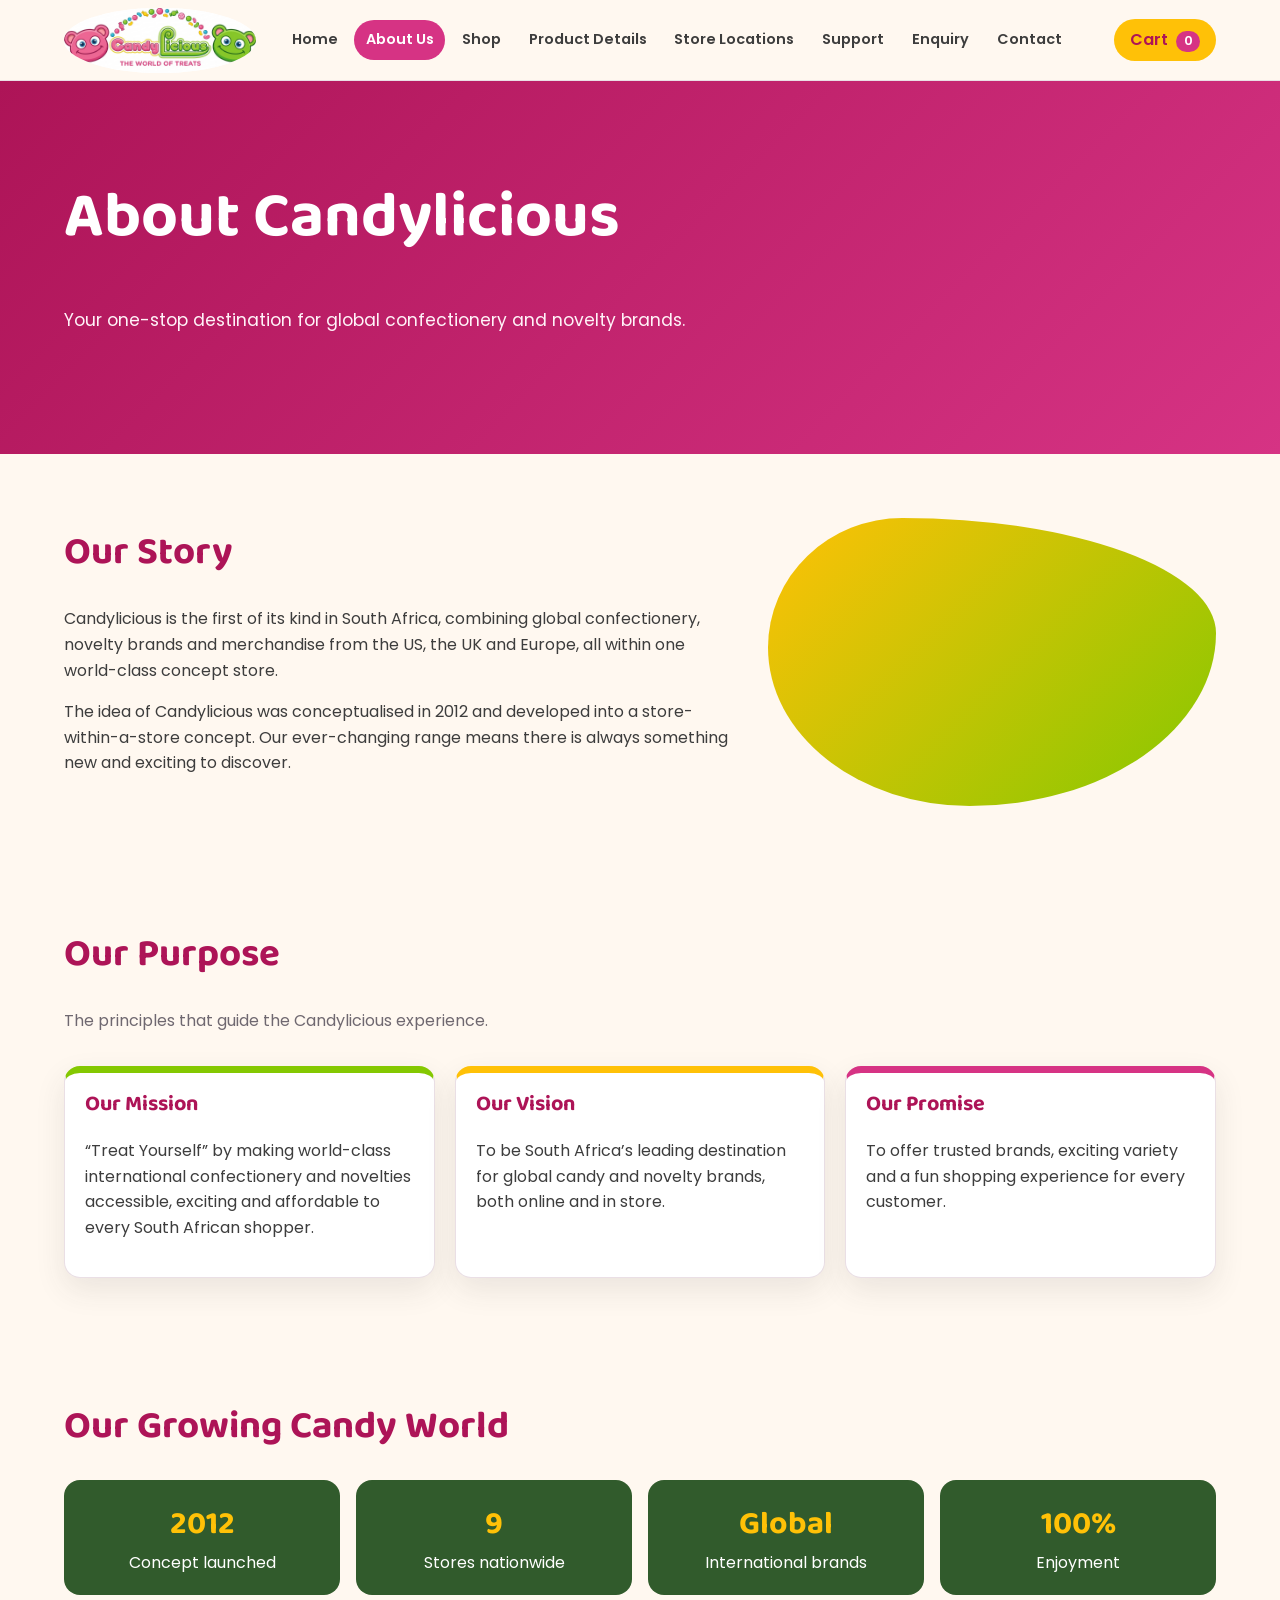
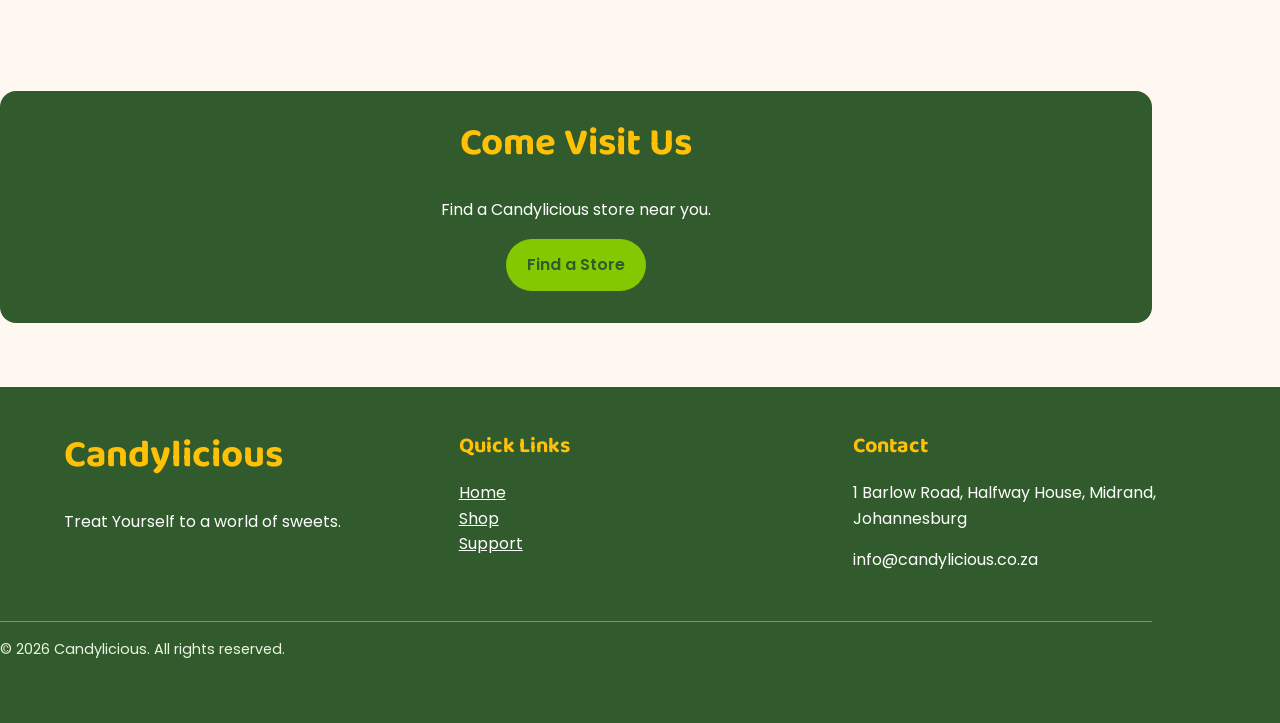
==== commit 7abbf7c6: "Part 3" ====
--- a/about.html
+++ b/about.html
@@ -26,6 +26,7 @@
                     <li><a href="products.html">Product Details</a></li>
                     <li><a href="location.html">Store Locations</a></li>
                     <li><a href="support.html">Support</a></li>
+                    <li><a href="enquiry.html">Enquiry</a></li>
                     <li><a href="contact.html">Contact</a></li>
                 </ul>
             </nav>
--- a/style.css
+++ b/style.css
@@ -105,7 +105,7 @@
   left: 0.5rem;
 }
 
-/* Header */
+/* Header and navigation */
 .site-header {
   position: sticky;
   top: 0;
@@ -546,11 +546,11 @@
   place-items: center;
   border: 3px dashed var(--lime);
   border-radius: var(--radius);
-  background: #f0f8dc;
+  background: #fff3f8;
   color: var(--green-dark);
   font-family: 'Baloo 2', Arial, sans-serif;
   font-size: 1.5rem;
-  text-align: center;
+  text-align: center; 
 }
 
 .contact-grid {
@@ -734,6 +734,12 @@
     align-items: flex-start;
     flex-direction: column;
   }
+
+  .map-wrapper,
+  .map-wrapper iframe {
+    min-height: 18rem;
+    height: 18rem;
+  }
 }
 
 /* Keyboard accessibility */
@@ -742,6 +748,108 @@
   outline-offset: 3px;
 }
 
+.cart-link {
+  display: inline-block;
+  margin-left: 1rem;
+  padding: 0.5rem 1rem;
+  border-radius: 999px;
+  background: var(--yellow);
+  color: var(--raspberry-dark);
+  font-weight: 600;
+  text-decoration: none;
+}
+
+.cart-count {
+  display: inline-grid;
+  place-items: center;
+  min-width: 1.5rem;
+  padding: 0 0.3rem;
+  margin-left: 0.25rem;
+  border-radius: 999px;
+  background: var(--raspberry);
+  color: #fff;
+  font-size: 0.8rem;
+}
+
+.cart-toast {
+  position: fixed;
+  bottom: 1.5rem;
+  left: 50%;
+  transform: translateX(-50%);
+  z-index: 50;
+  padding: 0.8rem 1.4rem;
+  border-radius: 999px;
+  background: var(--green-dark);
+  color: #fff;
+  box-shadow: 0 10px 30px rgba(0, 0, 0, 0.25);
+}
+
+.no-results {
+  padding: 2rem;
+  border-radius: var(--radius);
+  background: var(--white);
+  color: var(--muted);
+  text-align: center;
+}
+
+/* Logo in header */
+.brand-mark img {
+  width: 100%;
+  height: 100%;
+  object-fit: contain;
+  border-radius: 50%;
+  background: #fff;
+}
+
+/* Form validation states */
+.form-error {
+  min-height: 1.2rem;
+  margin: 0.25rem 0 0.75rem;
+  color: #b3001b;
+  font-size: 0.9rem;
+}
+
+.form-error:empty {
+  margin: 0;
+}
+
+.form-success {
+  margin-top: 1rem;
+  color: var(--green-dark);
+  font-weight: 600;
+}
+
+input[aria-invalid="true"],
+textarea[aria-invalid="true"],
+select[aria-invalid="true"] {
+  border: 2px solid #b3001b;
+}
+
+.category-section {
+  margin-bottom: 3rem;
+}
+
+.category-section h2 {
+  margin-bottom: 1.25rem;
+}
+
+
+.map-wrapper {
+  width: 100%;
+  min-height: 22rem;
+  overflow: hidden;
+  border: 3px solid var(--lime);
+  border-radius: var(--radius);
+  background-color: var(--white);
+  box-shadow: var(--shadow);
+}
+
+.map-wrapper iframe {
+  display: block;
+  width: 100%;
+  height: 22rem;
+  border: 0;
+}
 
 /* Tablet */
 @media (max-width: 768px) {
@@ -770,4 +878,10 @@
     flex-direction: column;
     align-items: flex-start;
   }
-}
+
+  .nav-list {
+    flex-direction: column;
+    width: 100%;
+  }
+}
+
